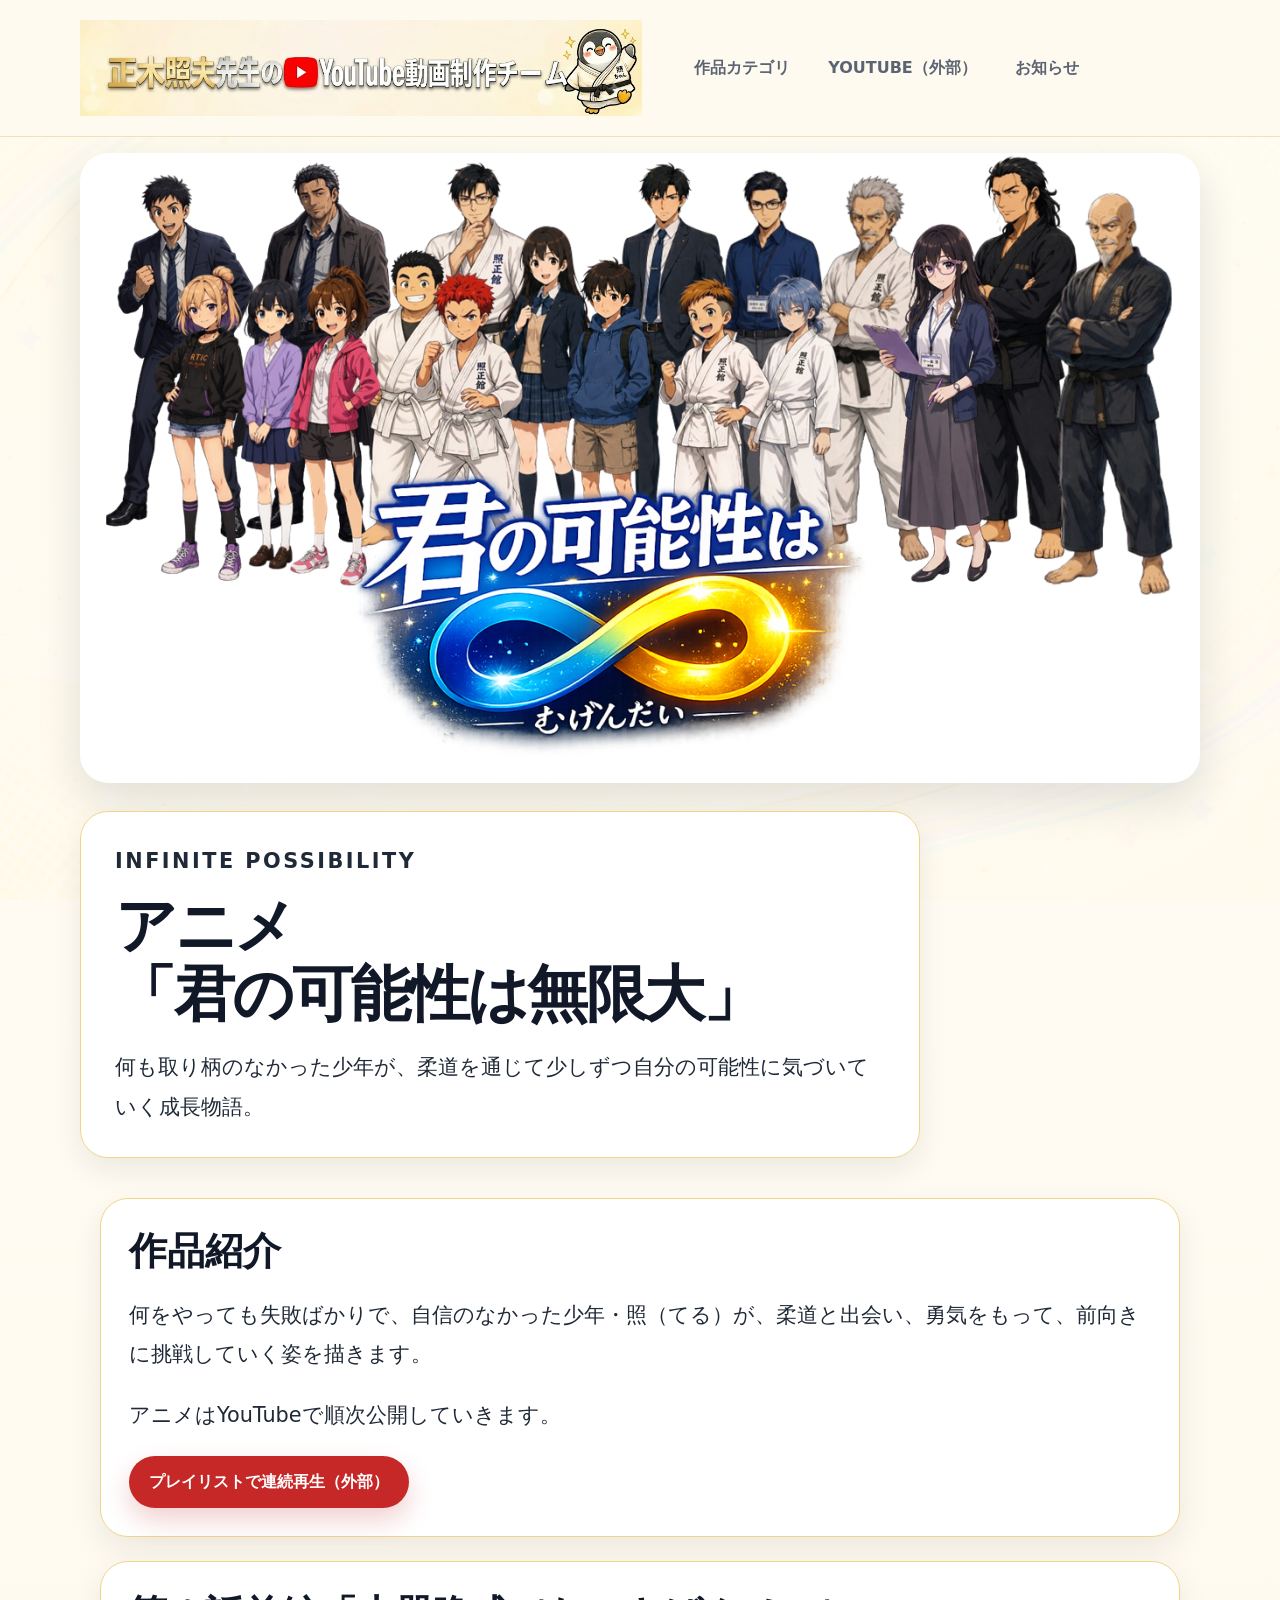
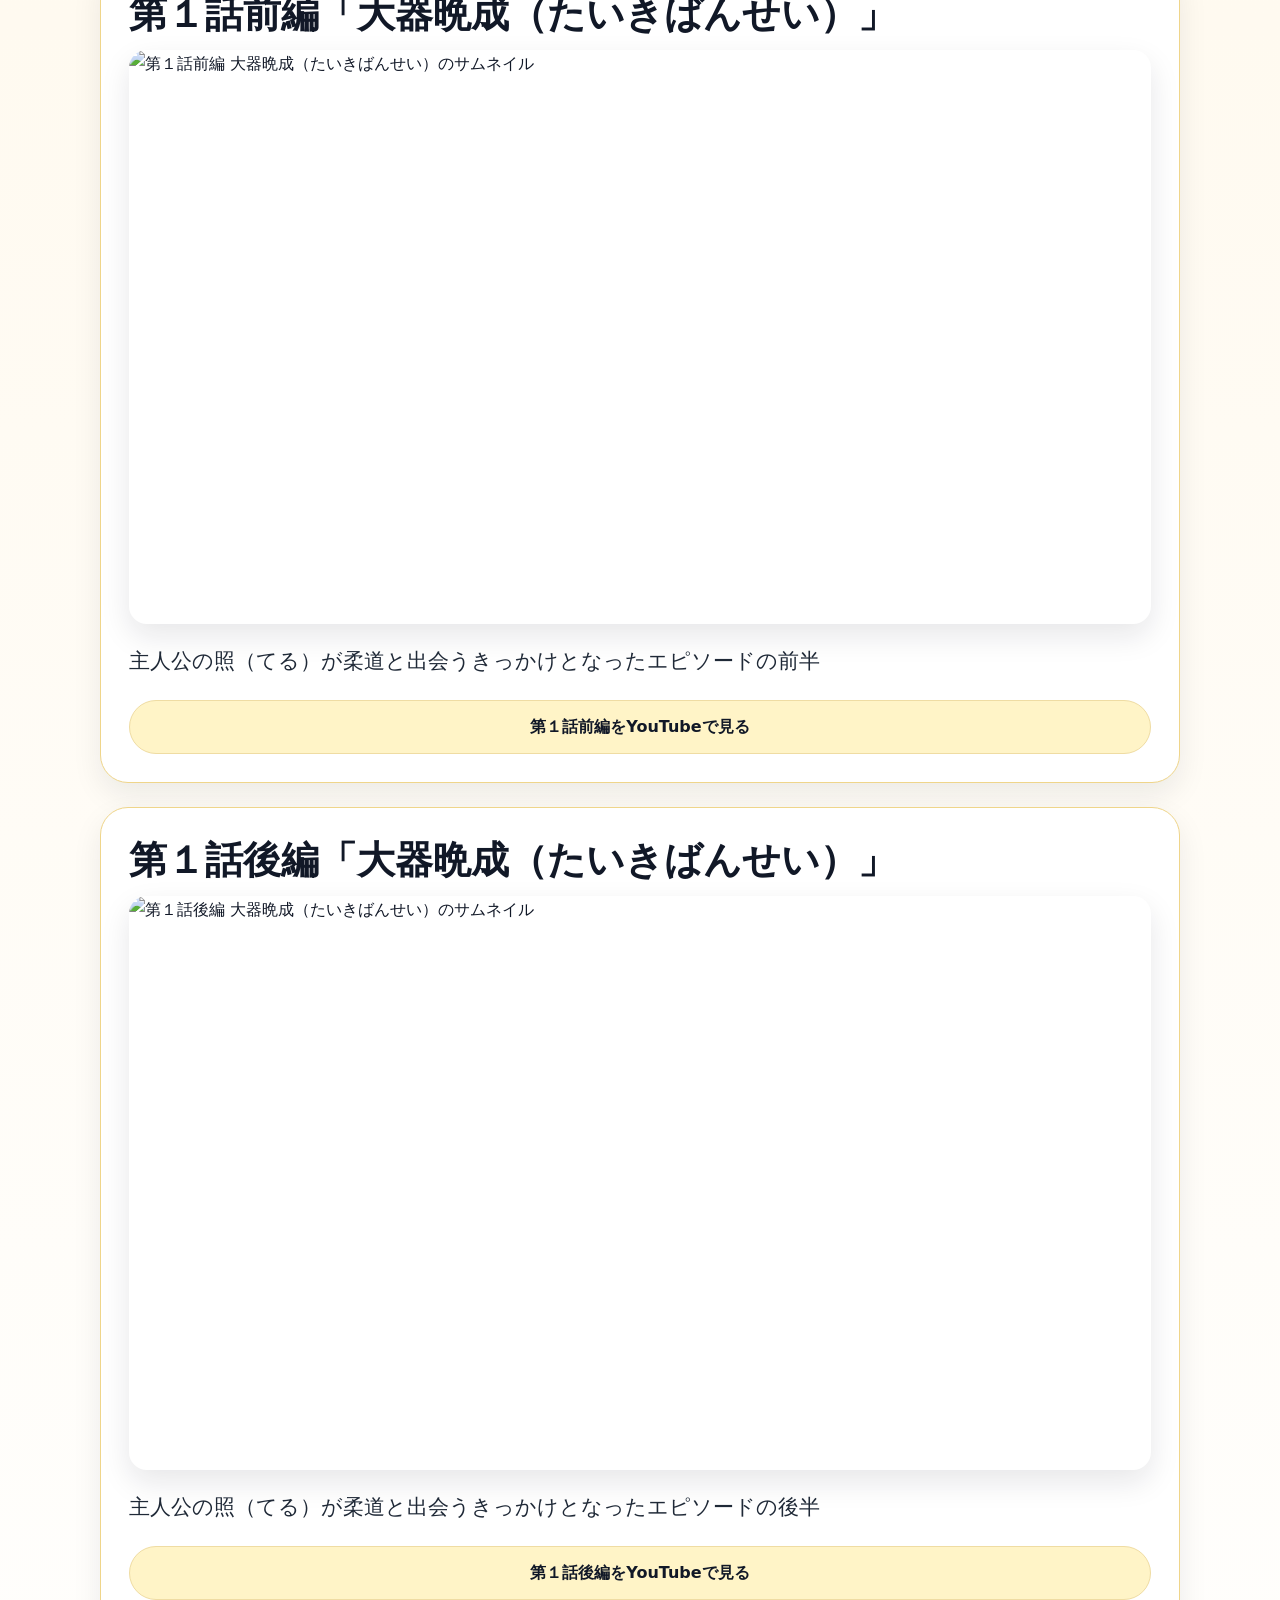
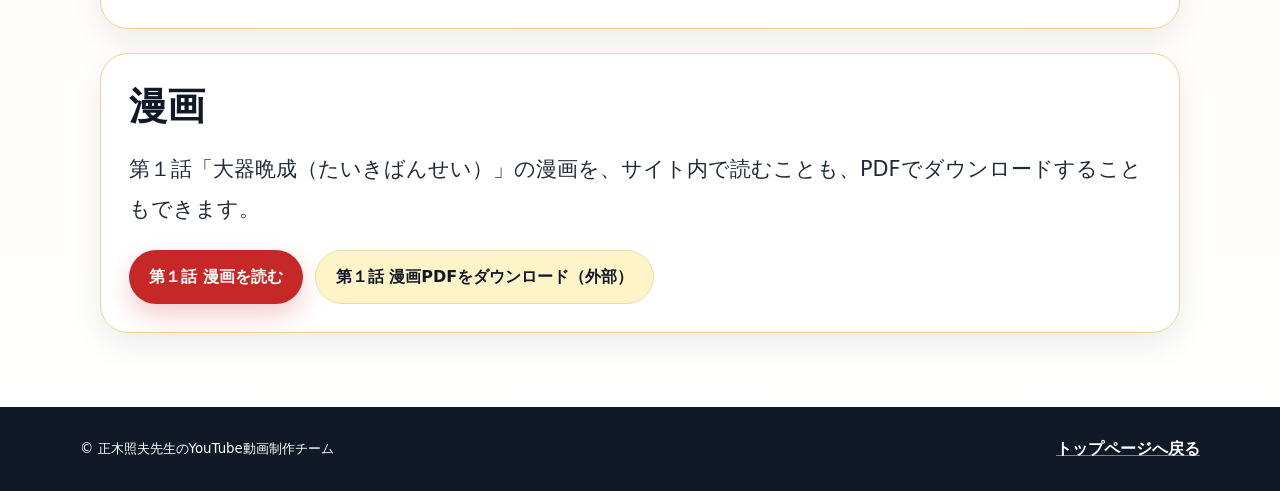
==== pages/anime-mugen.html @ 739d3b3b "初回コミット: 正木照夫先生のYouTube動画制作チーム 作品ポータルサイト - 静的サイト（HTML/CSS/JS）一式 - 大容量ファイル（音楽一括ZIP・漫画PDF）はGoogleドライブへ外" ====
<!doctype html>
<html lang="ja">
  <head>
    <meta charset="utf-8">
    <meta name="viewport" content="width=device-width, initial-scale=1">
    <meta name="description" content="君の可能性は無限大の詳細ページです。">
    <title>君の可能性は無限大 | 作品ポータル</title>
    <link rel="stylesheet" href="../css/style.css">
    <script src="../js/main.js" defer></script>
  </head>
  <body>
    <a class="skip-link" href="#main">本文へ移動</a>

    <header class="site-header">
      <div class="container header-inner">
        <a class="brand" href="../index.html" aria-label="トップページへ">
          <img class="brand-title-image" src="../images/common/header-title.png" alt="" width="1024" height="175">
          <span class="sr-only">正木照夫先生のYouTube動画制作チーム</span>
        </a>
        <button class="nav-toggle" type="button" aria-expanded="false" aria-controls="site-nav">
          <span class="nav-toggle-line"></span>
          <span class="nav-toggle-line"></span>
          <span class="nav-toggle-line"></span>
          <span class="sr-only">メニューを開閉</span>
        </button>
        <nav class="site-nav" id="site-nav" aria-label="メインナビゲーション">
          <a href="../index.html#works">作品カテゴリ</a>
          <a href="https://www.youtube.com/@%E6%AD%A3%E6%9C%A8%E7%85%A7%E5%A4%AB%E5%85%88%E7%94%9F%E3%81%AEYouTube" target="_blank" rel="noopener noreferrer">YOUTUBE（外部）</a>
          <a href="../index.html#news">お知らせ</a>
        </nav>
      </div>
    </header>

    <main id="main">
      <section class="page-hero">
        <div class="container">
          <img src="../images/pages/hero-anime-mugen.png" alt="君の可能性は無限大のメインビジュアル" class="page-hero-image" width="1280" height="720">
          <div class="page-hero-copy">
            <p class="eyebrow">Infinite Possibility</p>
            <h1>アニメ<br>「君の可能性は無限大」</h1>
            <p>何も取り柄のなかった少年が、柔道を通じて少しずつ自分の可能性に気づいていく成長物語。</p>
          </div>
        </div>
      </section>

      <section class="section">
        <div class="container content-grid content-grid-single">
          <article class="content-card">
            <h2>作品紹介</h2>
            <p>何をやっても失敗ばかりで、自信のなかった少年・照（てる）が、柔道と出会い、勇気をもって、前向きに挑戦していく姿を描きます。</p>
            <p>アニメはYouTubeで順次公開していきます。</p>
            <div class="button-row">
              <a class="button button-primary" href="https://www.youtube.com/playlist?list=PLFBOQBqSwL_E" target="_blank" rel="noopener noreferrer">プレイリストで連続再生（外部）</a>
            </div>
          </article>
          <article class="content-card">
            <h2>第１話前編「大器晩成（たいきばんせい）」</h2>
            <a class="episode-link" href="https://youtu.be/wxcVBvNEXhg" target="_blank" rel="noopener noreferrer" aria-label="第１話前編をYouTubeで見る">
              <img src="../images/pages/anime_thumnail1-1.png" alt="第１話前編 大器晩成（たいきばんせい）のサムネイル" width="1920" height="1080" loading="lazy" decoding="async">
              <span class="episode-description">主人公の照（てる）が柔道と出会うきっかけとなったエピソードの前半</span>
              <span class="button button-secondary">第１話前編をYouTubeで見る</span>
            </a>
          </article>
          <article class="content-card">
            <h2>第１話後編「大器晩成（たいきばんせい）」</h2>
            <a class="episode-link" href="https://youtu.be/P9bFDyFxRmw" target="_blank" rel="noopener noreferrer" aria-label="第１話後編をYouTubeで見る">
              <img src="../images/pages/anime_thumnail1-2.png" alt="第１話後編 大器晩成（たいきばんせい）のサムネイル" width="1920" height="1080" loading="lazy" decoding="async">
              <span class="episode-description">主人公の照（てる）が柔道と出会うきっかけとなったエピソードの後半</span>
              <span class="button button-secondary">第１話後編をYouTubeで見る</span>
            </a>
          </article>
          <article class="content-card">
            <h2>漫画</h2>
            <p>第１話「大器晩成（たいきばんせい）」の漫画を、サイト内で読むことも、PDFでダウンロードすることもできます。</p>
            <div class="button-row">
              <a class="button button-primary" href="manga-manga1wa.html">第１話 漫画を読む</a>
              <a class="button button-secondary" href="https://drive.google.com/file/d/1QksERv8DvnZMTPkF7oBw-u5MyPr3pmay/view?usp=drive_link" target="_blank" rel="noopener noreferrer">第１話 漫画PDFをダウンロード（外部）</a>
            </div>
          </article>
        </div>
      </section>
    </main>

    <footer class="site-footer">
      <div class="container footer-inner">
        <small>&copy; 正木照夫先生のYouTube動画制作チーム</small>
        <a href="../index.html">トップページへ戻る</a>
      </div>
    </footer>
  </body>
</html>
---- css/style.css ----
:root {
  --color-bg: #fffaf0;
  --color-surface: #ffffff;
  --color-cream: #fff4c7;
  --color-yellow: #f6d56f;
  --color-gold: #c7922c;
  --color-red: #c62828;
  --color-ink: #111827;
  --color-muted: #5b6472;
  --color-border: #efdca3;
  --color-card-border: #efd58a;
  --color-body-text: #1f2937;
  --shadow-soft: 0 18px 45px rgba(17, 24, 39, 0.12);
  --radius-lg: 28px;
  --radius-md: 18px;
  --container: 1120px;
}

* {
  box-sizing: border-box;
}

html {
  scroll-behavior: smooth;
}

body {
  margin: 0;
  color: var(--color-ink);
  font-family: "Hiragino Sans", "Yu Gothic", "Meiryo", system-ui, -apple-system, BlinkMacSystemFont, sans-serif;
  line-height: 1.75;
  background-color: var(--color-bg);
  background:
    linear-gradient(180deg, rgba(255, 253, 245, 0.86) 0%, rgba(255, 250, 240, 0.92) 44%, rgba(255, 255, 255, 0.96) 100%),
    radial-gradient(circle at top left, rgba(246, 213, 111, 0.34), transparent 34rem),
    url("../images/common/bg-pale-yellow.png") center top / cover fixed no-repeat,
    linear-gradient(180deg, #fffdf5 0%, var(--color-bg) 44%, #ffffff 100%);
}

img {
  display: block;
  max-width: 100%;
  height: auto;
}

a {
  color: inherit;
}

code {
  padding: 0.08em 0.34em;
  color: var(--color-red);
  font-family: "Cascadia Mono", "Consolas", monospace;
  background: rgba(255, 244, 199, 0.92);
  border-radius: 0.35em;
}

.container {
  width: min(100% - 32px, var(--container));
  margin-inline: auto;
}

.skip-link {
  position: fixed;
  top: 12px;
  left: 12px;
  z-index: 100;
  padding: 10px 16px;
  color: #ffffff;
  background: var(--color-ink);
  border-radius: 999px;
  transform: translateY(-150%);
  transition: transform 0.2s ease;
}

.skip-link:focus {
  transform: translateY(0);
}

.sr-only {
  position: absolute;
  width: 1px;
  height: 1px;
  padding: 0;
  margin: -1px;
  overflow: hidden;
  clip: rect(0, 0, 0, 0);
  white-space: nowrap;
  border: 0;
}

.site-header {
  position: sticky;
  top: 0;
  z-index: 10;
  padding: 20px 0;
  background: rgba(255, 250, 240, 0.92);
  border-bottom: 1px solid rgba(239, 220, 163, 0.8);
  backdrop-filter: blur(12px);
}

.header-inner {
  position: relative;
  display: flex;
  flex-wrap: nowrap;
  align-items: center;
  justify-content: flex-start;
  gap: clamp(20px, 3vw, 44px);
}

.brand {
  display: inline-flex;
  align-items: center;
  gap: 18px;
  flex: 0 1 auto;
  min-width: 0;
  color: var(--color-ink);
  text-decoration: none;
}

.brand-title-image {
  display: block;
  width: auto;
  max-width: min(56vw, 680px);
  height: clamp(72px, 7.5vw, 112px);
  object-fit: contain;
}

.site-nav {
  display: flex;
  align-items: center;
  flex: 0 0 auto;
  gap: 10px;
}

.site-nav a {
  padding: 10px 14px;
  color: var(--color-muted);
  font-weight: 700;
  text-decoration: none;
  border-radius: 999px;
}

.site-nav a:hover,
.site-nav a:focus-visible {
  color: var(--color-red);
  background: rgba(198, 40, 40, 0.08);
  outline: none;
}

.nav-toggle {
  display: none;
  width: 44px;
  height: 44px;
  padding: 10px;
  background: var(--color-surface);
  border: 1px solid var(--color-border);
  border-radius: 12px;
}

.nav-toggle-line {
  display: block;
  height: 2px;
  margin: 5px 0;
  background: var(--color-ink);
  border-radius: 999px;
}

.hero {
  padding: 16px 0 24px;
}

.hero + .section {
  padding-top: 24px;
}

.hero-grid {
  display: grid;
  grid-template-columns: minmax(0, 1.15fr) minmax(280px, 0.85fr);
  gap: 40px;
  align-items: stretch;
}

.eyebrow {
  margin: 0 0 10px;
  color: var(--color-red);
  font-size: 0.84rem;
  font-weight: 800;
  letter-spacing: 0.12em;
  text-transform: uppercase;
}

h1,
h2,
h3,
p {
  overflow-wrap: anywhere;
}

h1 {
  max-width: 12em;
  margin: 0;
  font-size: clamp(2.3rem, 6vw, 4.8rem);
  line-height: 1.12;
  letter-spacing: -0.04em;
}

.hero-title {
  max-width: 9.5em;
  font-size: clamp(2.5rem, 5.4vw, 4.6rem);
  letter-spacing: -0.035em;
}

.hero-main-visual {
  width: min(100%, 760px);
  height: auto;
  border-radius: var(--radius-lg);
  box-shadow: 0 16px 36px rgba(17, 24, 39, 0.1);
}

h2 {
  margin: 0;
  font-size: clamp(1.8rem, 3vw, 2.6rem);
  line-height: 1.24;
}

h3 {
  margin: 0;
  font-size: 1.3rem;
  line-height: 1.35;
}

.lead {
  max-width: 42rem;
  margin: 24px 0 0;
  color: var(--color-muted);
  font-size: clamp(1rem, 2vw, 1.18rem);
}

.button-row {
  display: flex;
  flex-wrap: wrap;
  gap: 12px;
  margin-top: 18px;
}

.button-row .button {
  width: auto;
}

.button {
  display: inline-flex;
  align-items: center;
  justify-content: center;
  min-height: 48px;
  padding: 12px 20px;
  font-weight: 800;
  text-align: center;
  text-decoration: none;
  border-radius: 999px;
  transition: transform 0.18s ease, box-shadow 0.18s ease, background-color 0.18s ease;
}

.button:hover,
.button:focus-visible {
  transform: translateY(-2px);
  outline: none;
}

.button-primary {
  color: #ffffff;
  background: var(--color-red);
  box-shadow: 0 12px 26px rgba(198, 40, 40, 0.22);
}

.button-primary:hover,
.button-primary:focus-visible {
  background: #a81f1f;
}

.button-disabled {
  cursor: not-allowed;
  opacity: 0.76;
}

.button-disabled:hover,
.button-disabled:focus-visible {
  transform: none;
  background: var(--color-red);
}

.button-secondary,
.button-card {
  color: var(--color-ink);
  background: var(--color-cream);
  border: 1px solid var(--color-border);
}

.button-card {
  width: fit-content;
  margin-top: auto;
}

.hero-panel {
  display: grid;
  align-content: start;
  gap: 18px;
  padding: 28px;
  background: linear-gradient(145deg, rgba(255, 255, 255, 0.9), rgba(255, 244, 199, 0.9));
  border: 1px solid var(--color-border);
  border-radius: var(--radius-lg);
  box-shadow: var(--shadow-soft);
}

.news-panel {
  min-height: 100%;
}

.news-panel h2 {
  font-size: clamp(1.6rem, 3vw, 2.2rem);
}

#news,
#works {
  scroll-margin-top: 170px;
}

.news-list {
  display: grid;
  gap: 14px;
  padding: 0;
  margin: 0;
  list-style: none;
}

.news-list li {
  padding: 16px 18px;
  color: var(--color-ink);
  font-weight: 700;
  line-height: 1.6;
  background: var(--color-surface);
  border-radius: var(--radius-md);
}

.news-list a {
  color: inherit;
  text-decoration: none;
}

.news-list a:hover,
.news-list a:focus-visible {
  color: var(--color-red);
  outline: none;
}

.news-date {
  display: inline-block;
  margin-right: 0.5em;
  color: var(--color-red);
  font-weight: 900;
}

.section {
  padding: 74px 0;
}

.section-heading {
  max-width: 760px;
  margin-bottom: 34px;
}

.section-heading p:last-child {
  margin-bottom: 0;
  color: var(--color-muted);
}

.work-grid {
  display: grid;
  grid-template-columns: repeat(4, 1fr);
  gap: 24px;
  align-items: stretch;
}

.work-card {
  display: flex;
  flex-direction: column;
  height: 100%;
  overflow: hidden;
  cursor: pointer;
  background: #ffffff;
  border: 1px solid #f2d98b;
  border-radius: 24px;
  box-shadow: 0 12px 34px rgba(17, 24, 39, 0.08);
  transition: transform 0.2s ease, box-shadow 0.2s ease;
}

.work-card:hover,
.work-card:focus-within {
  transform: translateY(-4px);
  box-shadow: 0 18px 40px rgba(15, 23, 42, 0.14);
}

.work-card-link {
  display: flex;
  flex: 1;
  flex-direction: column;
  height: 100%;
  color: inherit;
  text-decoration: none;
}

.work-card-link:focus-visible {
  outline: 3px solid #d62828;
  outline-offset: 4px;
  border-radius: 24px;
}

.work-card img {
  width: 100%;
  aspect-ratio: 2 / 3;
  object-fit: cover;
  object-position: center;
  display: block;
  background: #fff6c8;
  transition: transform 0.2s ease;
}

.work-card:hover img,
.work-card:focus-within img {
  transform: scale(1.03);
}

.work-card-body {
  display: flex;
  flex: 1;
  flex-direction: column;
  gap: 14px;
  padding: 24px;
}

.work-card-body p {
  flex: 1;
  margin: 0;
  color: var(--color-muted);
}

.work-card-body .button {
  margin-top: auto;
}

.notice-section {
  padding: 70px 0;
  background: linear-gradient(90deg, rgba(17, 24, 39, 0.96), rgba(69, 23, 23, 0.94));
}

.notice-grid {
  display: grid;
  grid-template-columns: repeat(2, minmax(0, 1fr));
  gap: 22px;
}

.notice-grid-single {
  grid-template-columns: minmax(0, 1fr);
}

.notice-card {
  padding: 30px;
  color: #ffffff;
  background: rgba(255, 255, 255, 0.08);
  border: 1px solid rgba(255, 255, 255, 0.16);
  border-radius: var(--radius-lg);
}

.notice-card .eyebrow {
  color: var(--color-yellow);
}

.notice-card p:last-child {
  margin-bottom: 0;
  color: rgba(255, 255, 255, 0.82);
}

.notice-card code {
  color: #ffffff;
  background: rgba(255, 255, 255, 0.14);
}

.shirahama-section {
  padding-top: 58px;
  padding-bottom: 0;
  background: rgba(255, 255, 255, 0.5);
}

.shirahama-link {
  display: block;
  width: min(100%, 980px);
  margin-inline: auto;
  border-radius: var(--radius-lg);
  transition: transform 0.2s ease, box-shadow 0.2s ease;
}

.shirahama-link:hover,
.shirahama-link:focus-visible {
  transform: translateY(-3px);
  outline: none;
}

.shirahama-link:focus-visible {
  box-shadow: 0 0 0 4px rgba(198, 40, 40, 0.28);
}

.shirahama-image {
  width: 100%;
  height: auto;
  border-radius: var(--radius-lg);
  box-shadow: var(--shadow-soft);
}

.bottom-brand-section {
  padding-top: 36px;
  background: rgba(255, 255, 255, 0.5);
}

.bottom-brand-image {
  width: min(100%, 980px);
  height: auto;
  margin-inline: auto;
  border-radius: var(--radius-lg);
  box-shadow: var(--shadow-soft);
}

.page-hero {
  padding: 16px 0 16px;
}

.page-hero + .section {
  padding-top: 24px;
}

.page-hero-image {
  width: 100%;
  aspect-ratio: 16 / 9;
  object-fit: cover;
  object-position: center;
  border-radius: var(--radius-lg);
  box-shadow: var(--shadow-soft);
  background: var(--color-cream);
}

.page-hero-image-wide {
  aspect-ratio: auto;
  height: auto;
  object-fit: contain;
}

.page-hero-copy {
  max-width: 840px;
  margin-top: 28px;
  padding: 30px 34px;
  color: var(--color-ink);
  background: #ffffff;
  border: 1px solid var(--color-card-border);
  border-radius: var(--radius-lg);
  box-shadow: 0 12px 30px rgba(17, 24, 39, 0.08);
}

.page-hero-copy h1 {
  max-width: 100%;
  color: var(--color-ink);
  font-size: clamp(2rem, 5vw, 3.8rem);
}

.page-hero-copy p {
  color: var(--color-body-text);
  font-size: clamp(1.12rem, 2.6vw, 1.3rem);
  line-height: 1.9;
}

.page-hero-copy p:last-child {
  margin-bottom: 0;
}

.page-hero-inner {
  max-width: 840px;
  padding: 34px;
  color: var(--color-ink);
  background: #ffffff;
  border: 1px solid var(--color-card-border);
  border-radius: var(--radius-lg);
  box-shadow: var(--shadow-soft);
}

.page-hero-inner h1 {
  max-width: 100%;
  color: var(--color-ink);
  font-size: clamp(2rem, 5vw, 3.8rem);
}

.page-hero-inner p {
  color: var(--color-body-text);
  line-height: 1.9;
}

.content-grid {
  display: grid;
  grid-template-columns: minmax(0, 1.3fr) minmax(280px, 0.7fr);
  gap: 24px;
}

.content-grid-single {
  grid-template-columns: minmax(0, 1fr);
  max-width: 1080px;
}

.content-card {
  padding: 28px;
  color: var(--color-ink);
  background: #ffffff;
  border: 1px solid var(--color-card-border);
  border-radius: var(--radius-lg);
  box-shadow: 0 12px 30px rgba(17, 24, 39, 0.08);
}

.content-card h2 {
  margin-bottom: 12px;
  color: var(--color-ink);
}

.content-card p {
  color: var(--color-body-text);
  font-size: clamp(1.12rem, 2.6vw, 1.3rem);
  line-height: 1.9;
}

.content-card p + p {
  margin-top: 0.9em;
}

.content-card ul {
  padding-left: 1.2em;
  margin: 12px 0 0;
  color: var(--color-body-text);
  font-size: clamp(1.12rem, 2.6vw, 1.3rem);
  line-height: 1.9;
}

.content-card li + li {
  margin-top: 8px;
}

.short-video-image {
  width: min(100%, 320px);
  height: auto;
  margin: 0 auto 18px;
  border-radius: var(--radius-md);
}

.short-video-list {
  display: grid;
  gap: 12px;
  padding: 0;
  margin: 20px 0 0;
  list-style: none;
}

.short-video-list a {
  display: block;
  padding: 14px 18px;
  color: var(--color-ink);
  font-weight: 700;
  text-decoration: none;
  background: var(--color-cream);
  border: 1px solid var(--color-card-border);
  border-radius: var(--radius-md);
  transition: color 0.18s ease, background-color 0.18s ease;
}

.short-video-list a:hover,
.short-video-list a:focus-visible {
  color: var(--color-red);
  background: rgba(255, 244, 199, 0.92);
  outline: none;
}

.music-note {
  margin: 18px 0 0;
  padding: 18px 20px;
  background: var(--color-cream);
  border: 1px solid var(--color-card-border);
  border-left: 4px solid var(--color-red);
  border-radius: var(--radius-md);
  font-size: 0.95rem;
  line-height: 1.85;
}

.music-note p {
  margin: 0 0 10px;
}

.music-note p:last-child {
  margin-bottom: 0;
}

.music-note .music-note-heading {
  margin-top: 14px;
  font-weight: 700;
}

.music-note ul {
  margin: 6px 0 0;
  padding-left: 1.2em;
}

.music-list {
  display: grid;
  gap: 16px;
  padding: 0;
  margin: 20px 0 0;
  list-style: none;
}

.music-item {
  display: grid;
  gap: 12px;
  padding: 18px;
  background: var(--color-cream);
  border: 1px solid var(--color-card-border);
  border-radius: var(--radius-md);
}

.music-item-title {
  margin: 0;
  font-weight: 700;
}

.music-item audio {
  width: 100%;
}

.music-item .button {
  justify-self: start;
  min-height: 40px;
  padding: 8px 16px;
  font-size: 0.92rem;
}

/* 画像付きの楽曲は「左：画像／右上：プレーヤー／右下：ダウンロード」の2カラム */
.music-item:has(.music-item-cover) {
  grid-template-columns: 200px 1fr;
  grid-template-areas:
    "cover title"
    "cover player"
    "cover download";
  align-content: center;
  align-items: center;
  gap: 10px 18px;
  padding: 16px 18px;
}

.music-item-cover {
  grid-area: cover;
  align-self: center;
  width: 100%;
  height: auto;
  border-radius: var(--radius-md);
  box-shadow: 0 12px 30px rgba(17, 24, 39, 0.1);
}

.music-item:has(.music-item-cover) .music-item-title {
  grid-area: title;
}

.music-item:has(.music-item-cover) audio {
  grid-area: player;
}

.music-item:has(.music-item-cover) .button {
  grid-area: download;
}

@media (max-width: 600px) {
  .music-item:has(.music-item-cover) {
    grid-template-columns: 1fr;
    grid-template-areas:
      "title"
      "cover"
      "player"
      "download";
  }

  .music-item-cover {
    max-width: 260px;
    justify-self: center;
  }
}

.episode-link {
  display: grid;
  gap: 18px;
  color: inherit;
  text-decoration: none;
}

.episode-thumbnail {
  width: 100%;
  height: auto;
  margin-bottom: 18px;
  border-radius: var(--radius-md);
  box-shadow: 0 12px 30px rgba(17, 24, 39, 0.1);
}

.episode-link img {
  width: 100%;
  aspect-ratio: 16 / 9;
  object-fit: cover;
  border-radius: var(--radius-md);
  box-shadow: 0 12px 30px rgba(17, 24, 39, 0.1);
  transition: transform 0.2s ease, box-shadow 0.2s ease;
}

.episode-description {
  display: block;
  color: var(--color-body-text);
  font-size: clamp(1.12rem, 2.6vw, 1.3rem);
  line-height: 1.9;
}

.content-card .episode-description + .episode-description {
  margin-top: 0.8em;
}

.episode-link:hover img,
.episode-link:focus-visible img {
  transform: translateY(-3px);
  box-shadow: 0 18px 40px rgba(15, 23, 42, 0.16);
}

.episode-link:focus-visible {
  outline: 3px solid #d62828;
  outline-offset: 4px;
  border-radius: var(--radius-md);
}

.manga-reader-section {
  padding-top: 36px;
}

.manga-reader-header {
  display: grid;
  gap: 10px;
  margin-bottom: 24px;
  padding: 20px 22px;
  background: var(--color-surface);
  border: 1px solid var(--color-card-border);
  border-radius: var(--radius-lg);
  box-shadow: var(--shadow-soft);
}

.manga-reader-header h1 {
  max-width: none;
  font-size: clamp(1.35rem, 3vw, 1.75rem);
  line-height: 1.35;
  letter-spacing: -0.02em;
}

.manga-reader-header p {
  margin: 0;
  color: var(--color-body-text);
  font-size: 0.95rem;
  line-height: 1.7;
}

.manga-reader-header .button {
  align-self: start;
  min-height: 40px;
  padding: 8px 16px;
  font-size: 0.92rem;
}

.manga-reader {
  display: grid;
  gap: 18px;
  padding: 24px;
  background: var(--color-surface);
  border: 1px solid var(--color-card-border);
  border-radius: var(--radius-lg);
  box-shadow: var(--shadow-soft);
}

.manga-reader-loading {
  margin: 0;
  color: var(--color-muted);
  text-align: center;
}

.manga-reader-stage {
  display: grid;
  grid-template-columns: auto minmax(0, 1fr) auto;
  align-items: center;
  gap: 12px;
}

.manga-reader-page {
  width: 100%;
  max-height: 78vh;
  margin: 0 auto;
  object-fit: contain;
  background: var(--color-cream);
  border-radius: var(--radius-md);
  box-shadow: 0 12px 30px rgba(17, 24, 39, 0.1);
}

.manga-reader-nav {
  min-width: 64px;
  padding: 10px 12px;
  color: var(--color-ink);
  font-size: 0.92rem;
  font-weight: 700;
  background: var(--color-cream);
  border: 1px solid var(--color-card-border);
  border-radius: var(--radius-md);
  cursor: pointer;
}

.manga-reader-nav:disabled {
  opacity: 0.45;
  cursor: not-allowed;
}

.manga-reader-controls {
  display: flex;
  align-items: center;
  justify-content: center;
  gap: 12px;
  flex-wrap: wrap;
}

.manga-reader-controls .button {
  flex: 1 1 140px;
  width: auto;
  min-height: 42px;
  padding: 8px 14px;
  font-size: 0.9rem;
}

.manga-reader-status {
  min-width: 6em;
  margin: 0;
  font-size: 0.95rem;
  font-weight: 700;
  text-align: center;
}

.manga-reader-note {
  margin: 0;
  color: var(--color-muted);
  font-size: 0.95rem;
  text-align: center;
}

.page-image {
  overflow: hidden;
  padding: 0;
}

.page-image img {
  width: 100%;
  height: 100%;
  min-height: 260px;
  object-fit: contain;
  background: var(--color-cream);
}

.site-footer {
  padding: 28px 0;
  color: #ffffff;
  background: var(--color-ink);
}

.footer-inner {
  display: flex;
  align-items: center;
  justify-content: space-between;
  gap: 16px;
}

.footer-inner a {
  color: #ffffff;
  font-weight: 700;
  text-decoration-color: rgba(255, 255, 255, 0.45);
}

@media (max-width: 980px) {
  .hero-grid,
  .content-grid,
  .notice-grid {
    grid-template-columns: 1fr;
  }

  .work-grid {
    grid-template-columns: repeat(2, minmax(0, 1fr));
  }
}

@media (max-width: 860px) {
  .site-header {
    padding: 14px 0;
  }

  #news,
  #works {
    scroll-margin-top: 130px;
  }

  .header-inner {
    flex-wrap: wrap;
    gap: 12px;
  }

  .brand {
    gap: 10px;
  }

  .brand-title-image {
    width: auto;
    max-width: calc(100vw - 96px);
    height: clamp(50px, 14vw, 72px);
  }

  .nav-toggle {
    display: block;
  }

  .site-nav {
    position: absolute;
    top: calc(100% + 12px);
    right: 0;
    left: 0;
    display: none;
    flex-direction: column;
    align-items: stretch;
    padding: 12px;
    background: var(--color-surface);
    border: 1px solid var(--color-border);
    border-radius: 18px;
    box-shadow: var(--shadow-soft);
  }

  .site-nav.is-open {
    display: flex;
  }

  .site-nav a {
    padding: 12px 14px;
  }

  .hero {
    padding: 12px 0 24px;
  }

  .hero + .section {
    padding-top: 20px;
  }

  .news-panel {
    min-height: auto;
  }

  .hero-title {
    max-width: 9.8em;
    font-size: clamp(2.05rem, 10vw, 3.25rem);
    line-height: 1.16;
  }

  .hero-main-visual {
    width: 100%;
    border-radius: 20px;
  }

  .page-hero {
    padding-top: 12px;
  }

  .page-hero + .section {
    padding-top: 20px;
  }

  .page-hero-copy {
    margin-top: 18px;
    padding: 22px;
  }

  .footer-inner {
    align-items: stretch;
    flex-direction: column;
  }

  .button {
    width: 100%;
  }

  .button-row {
    flex-direction: row;
    align-items: center;
  }

  .button-row .button {
    flex: 1 1 220px;
    width: auto;
  }

  .section {
    padding: 54px 0;
  }

  .work-grid {
    grid-template-columns: 1fr;
  }

  .manga-reader-stage {
    grid-template-columns: 1fr;
  }

  .manga-reader-stage .manga-reader-nav {
    display: none;
  }

  .manga-reader-controls {
    flex-direction: column;
  }

  .manga-reader-controls .button {
    width: 100%;
  }

  .manga-reader-status {
    order: -1;
  }

}

@media (prefers-reduced-motion: reduce) {
  *,
  *::before,
  *::after {
    scroll-behavior: auto !important;
    transition-duration: 0.01ms !important;
    animation-duration: 0.01ms !important;
    animation-iteration-count: 1 !important;
  }
}
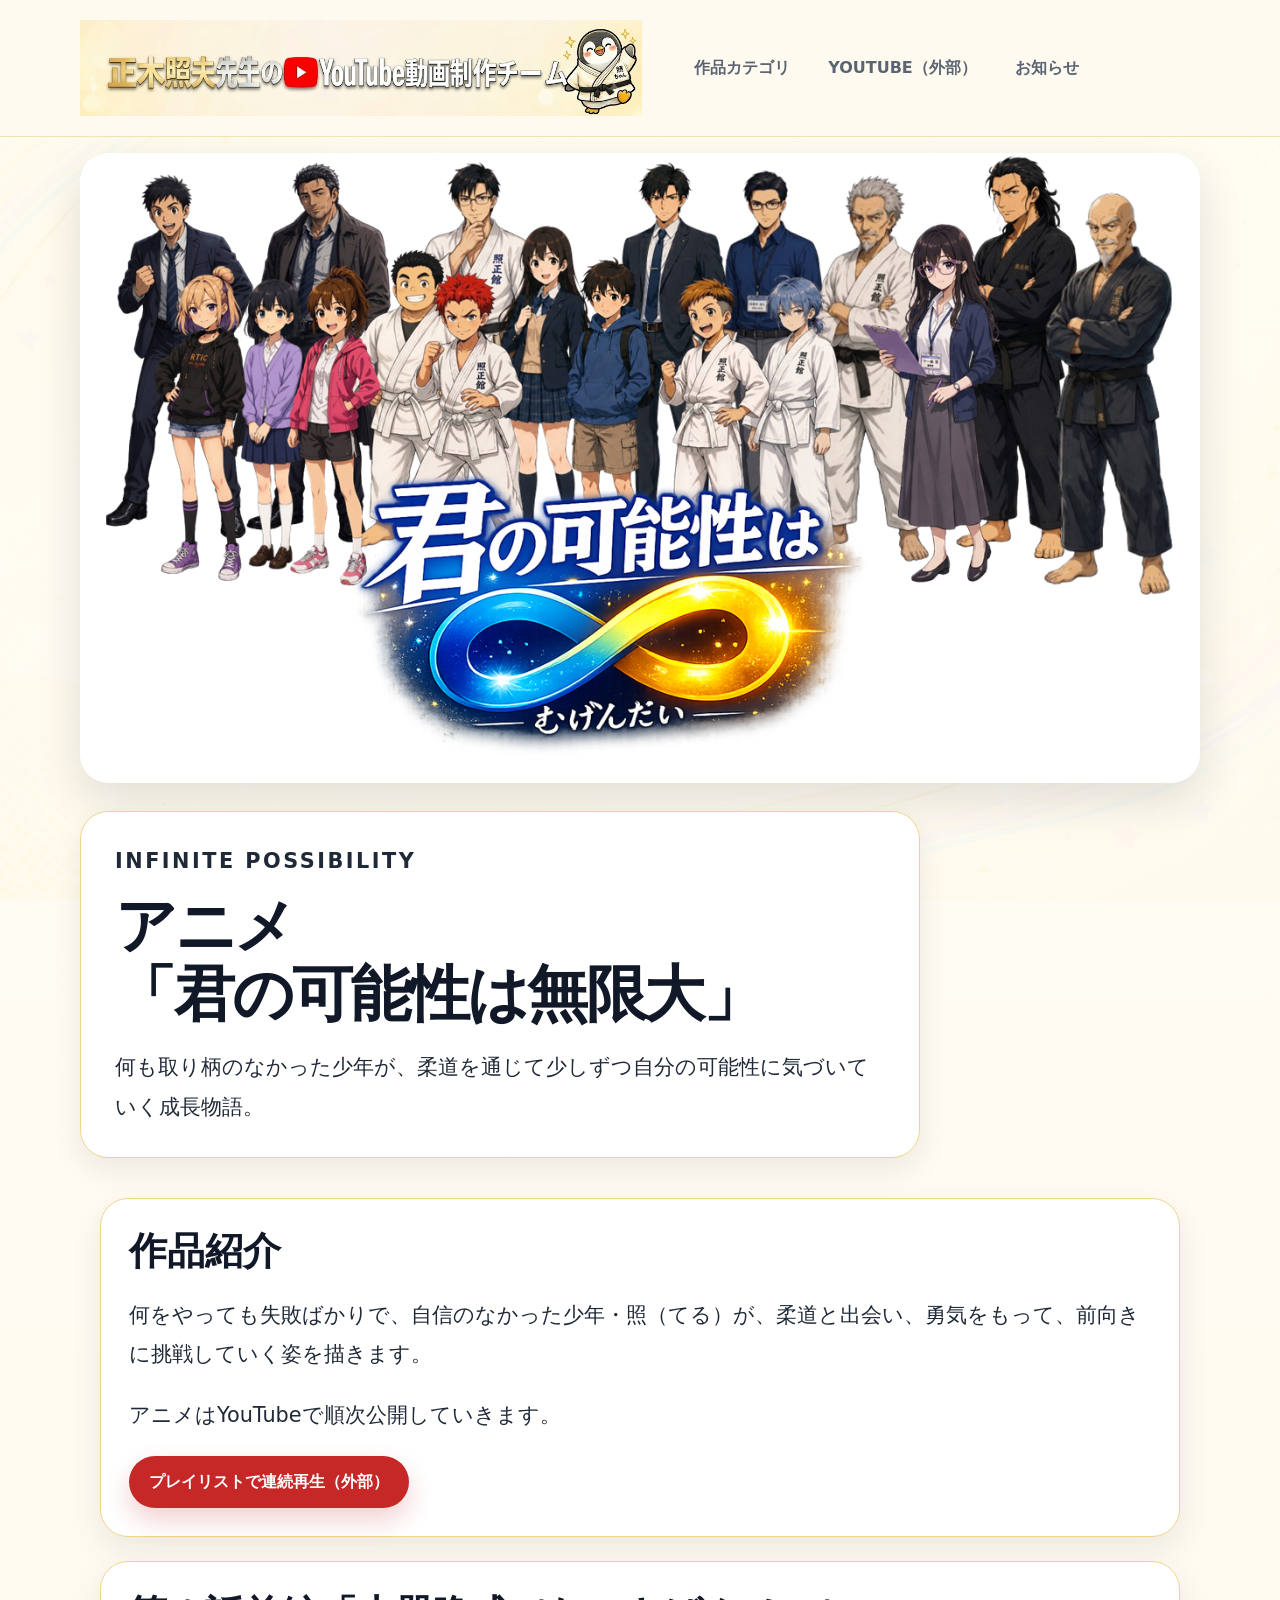
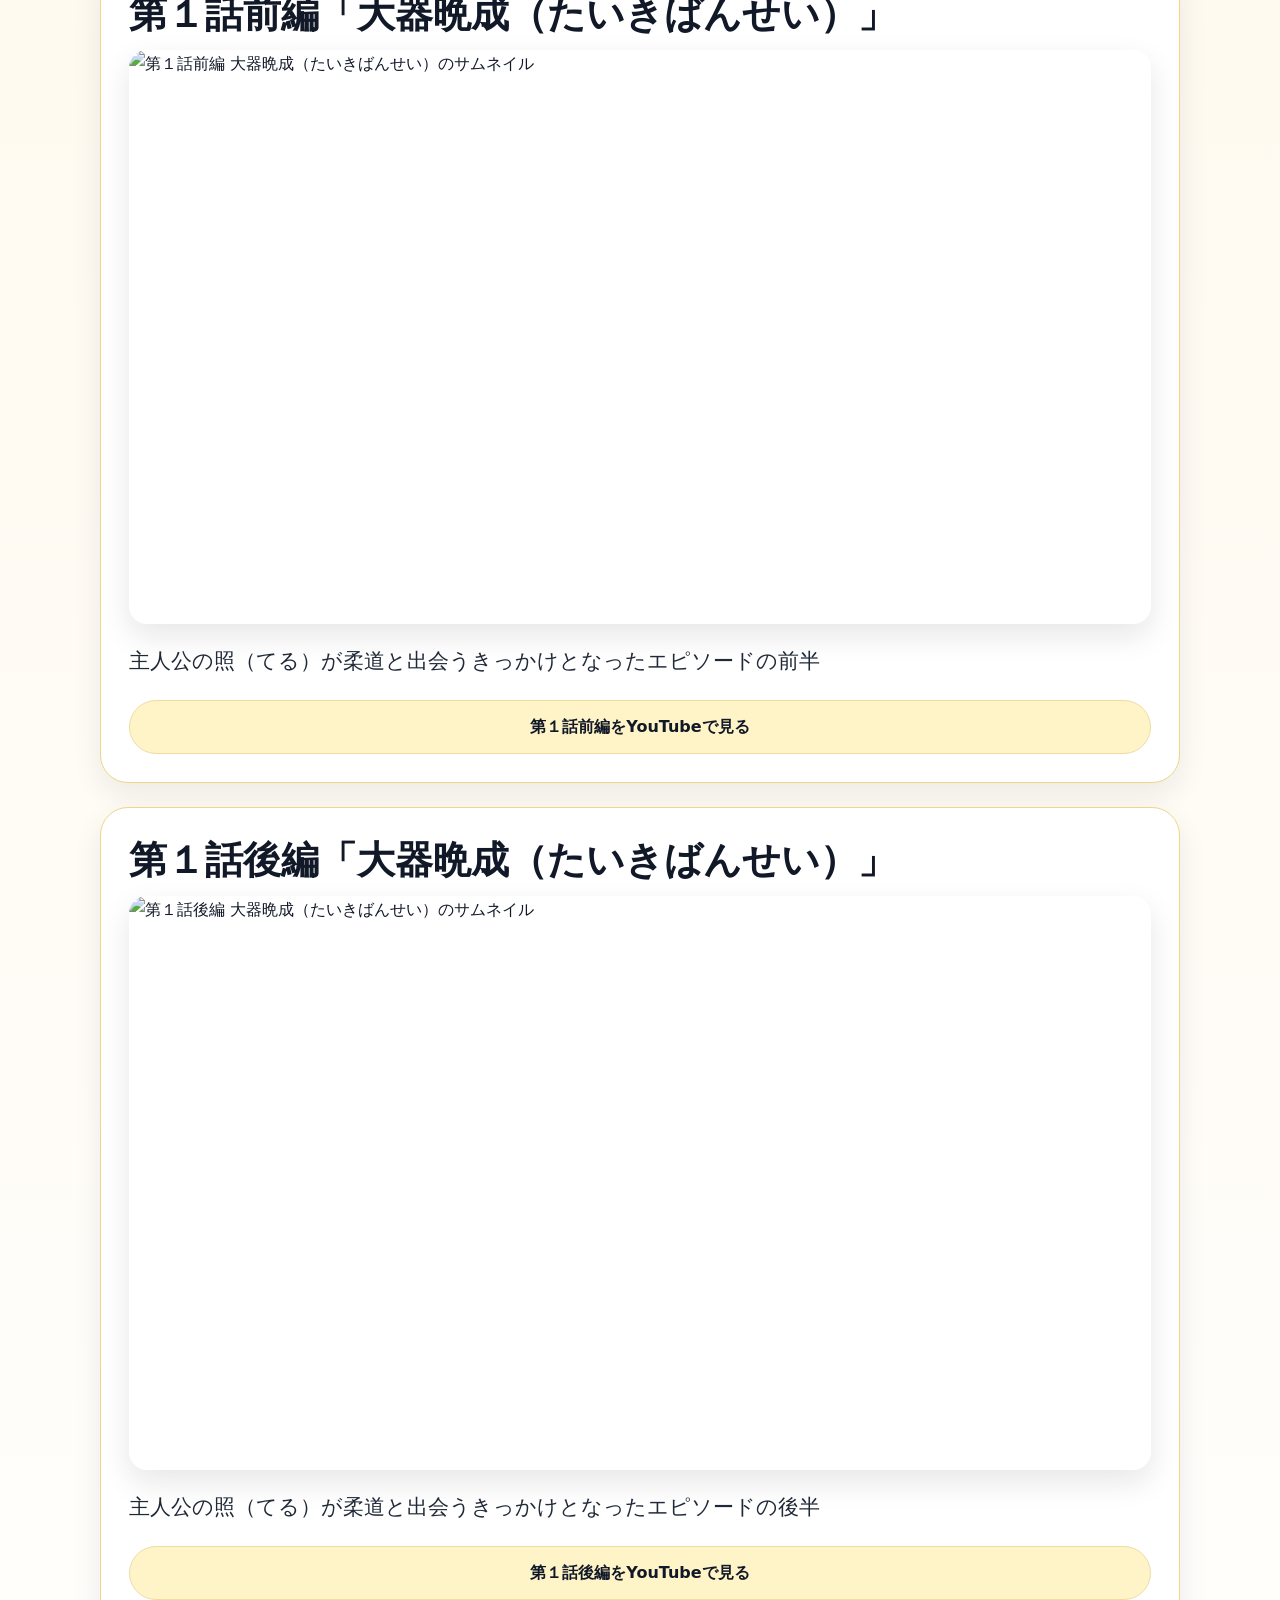
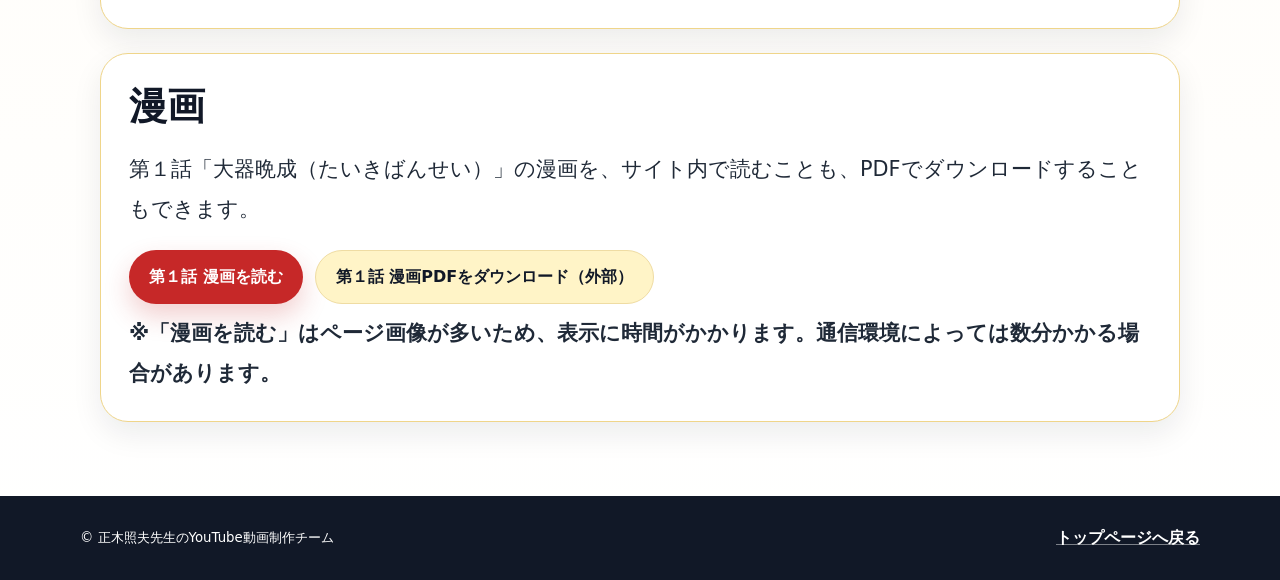
==== commit 72b7916b: "漫画・絵本の読み込みに時間がかかる旨の注意書きを追加 「読む」ボタン付近と、遷移先のリーダー各ページに 「表示に時間がかかります（通信環境によっては数分）」の注記を表示。  Co-Authored-B" ====
--- a/pages/anime-mugen.html
+++ b/pages/anime-mugen.html
@@ -55,7 +55,7 @@
           </article>
           <article class="content-card">
             <h2>第１話前編「大器晩成（たいきばんせい）」</h2>
-            <a class="episode-link" href="https://youtu.be/wxcVBvNEXhg" target="_blank" rel="noopener noreferrer" aria-label="第１話前編をYouTubeで見る">
+            <a class="episode-link" href="https://youtu.be/kjLsa3JYdEc" target="_blank" rel="noopener noreferrer" aria-label="第１話前編をYouTubeで見る">
               <img src="../images/pages/anime_thumnail1-1.png" alt="第１話前編 大器晩成（たいきばんせい）のサムネイル" width="1920" height="1080" loading="lazy" decoding="async">
               <span class="episode-description">主人公の照（てる）が柔道と出会うきっかけとなったエピソードの前半</span>
               <span class="button button-secondary">第１話前編をYouTubeで見る</span>
@@ -63,7 +63,7 @@
           </article>
           <article class="content-card">
             <h2>第１話後編「大器晩成（たいきばんせい）」</h2>
-            <a class="episode-link" href="https://youtu.be/P9bFDyFxRmw" target="_blank" rel="noopener noreferrer" aria-label="第１話後編をYouTubeで見る">
+            <a class="episode-link" href="https://youtu.be/F6yYUTbMocQ" target="_blank" rel="noopener noreferrer" aria-label="第１話後編をYouTubeで見る">
               <img src="../images/pages/anime_thumnail1-2.png" alt="第１話後編 大器晩成（たいきばんせい）のサムネイル" width="1920" height="1080" loading="lazy" decoding="async">
               <span class="episode-description">主人公の照（てる）が柔道と出会うきっかけとなったエピソードの後半</span>
               <span class="button button-secondary">第１話後編をYouTubeで見る</span>
@@ -76,6 +76,7 @@
               <a class="button button-primary" href="manga-manga1wa.html">第１話 漫画を読む</a>
               <a class="button button-secondary" href="https://drive.google.com/file/d/1QksERv8DvnZMTPkF7oBw-u5MyPr3pmay/view?usp=drive_link" target="_blank" rel="noopener noreferrer">第１話 漫画PDFをダウンロード（外部）</a>
             </div>
+            <p class="load-note">※「漫画を読む」はページ画像が多いため、表示に時間がかかります。通信環境によっては数分かかる場合があります。</p>
           </article>
         </div>
       </section>
--- a/css/style.css
+++ b/css/style.css
@@ -244,6 +244,15 @@
   margin-top: 18px;
 }
 
+/* 読み込みに時間がかかる旨の注意書き */
+.load-note {
+  margin: 10px 0 0;
+  color: var(--color-red);
+  font-size: 0.9rem;
+  font-weight: 700;
+  line-height: 1.6;
+}
+
 .button-row .button {
   width: auto;
 }
@@ -737,6 +746,118 @@
   width: 100%;
 }
 
+/* JSで標準プレーヤーを置き換える独自プレーヤー（丸い再生ボタン＋進行バー） */
+.music-player {
+  display: flex;
+  align-items: center;
+  gap: 14px;
+}
+
+.music-player audio {
+  display: none;
+}
+
+.music-play-toggle {
+  flex: 0 0 auto;
+  display: inline-flex;
+  align-items: center;
+  justify-content: center;
+  width: 54px;
+  height: 54px;
+  padding: 0;
+  color: #ffffff;
+  background: var(--color-red);
+  border: none;
+  border-radius: 50%;
+  box-shadow: 0 10px 22px rgba(198, 40, 40, 0.28);
+  cursor: pointer;
+  transition: background 0.2s ease, transform 0.1s ease;
+}
+
+.music-play-toggle:hover,
+.music-play-toggle:focus-visible {
+  background: #a81f1f;
+}
+
+.music-play-toggle:active {
+  transform: scale(0.96);
+}
+
+.music-play-icon {
+  position: relative;
+  display: inline-block;
+  width: 16px;
+  height: 18px;
+}
+
+.music-play-icon::before {
+  content: "";
+  position: absolute;
+  top: 0;
+  left: 2px;
+  border-style: solid;
+  border-width: 9px 0 9px 15px;
+  border-color: transparent transparent transparent #ffffff;
+}
+
+.music-play-toggle.is-playing .music-play-icon::before {
+  border: none;
+  left: 0;
+  width: 5px;
+  height: 18px;
+  background: #ffffff;
+  box-shadow: 10px 0 0 #ffffff;
+}
+
+.music-progress {
+  flex: 1 1 auto;
+  min-width: 0;
+  display: grid;
+  gap: 6px;
+}
+
+.music-progress-bar {
+  position: relative;
+  height: 10px;
+  border-radius: 999px;
+  background: rgba(198, 40, 40, 0.18);
+  cursor: pointer;
+}
+
+.music-progress-bar:focus-visible {
+  outline: 2px solid var(--color-red);
+  outline-offset: 3px;
+}
+
+.music-progress-fill {
+  position: absolute;
+  top: 0;
+  left: 0;
+  width: 0%;
+  height: 100%;
+  border-radius: 999px;
+  background: var(--color-red);
+}
+
+.music-progress-fill::after {
+  content: "";
+  position: absolute;
+  top: 50%;
+  right: -6px;
+  width: 15px;
+  height: 15px;
+  transform: translateY(-50%);
+  border-radius: 50%;
+  background: var(--color-red);
+  box-shadow: 0 2px 6px rgba(17, 24, 39, 0.28);
+}
+
+.music-time {
+  font-size: 0.85rem;
+  color: var(--color-muted);
+  font-variant-numeric: tabular-nums;
+}
+
 .music-item .button {
   justify-self: start;
   min-height: 40px;
@@ -770,6 +891,7 @@
   grid-area: title;
 }
 
+.music-item:has(.music-item-cover) .music-player,
 .music-item:has(.music-item-cover) audio {
   grid-area: player;
 }
@@ -898,6 +1020,11 @@
   grid-template-columns: auto minmax(0, 1fr) auto;
   align-items: center;
   gap: 12px;
+}
+
+/* 側面矢印なしのリーダー（漫画）は画像を1カラムで中央表示 */
+.manga-reader--simple .manga-reader-stage {
+  grid-template-columns: minmax(0, 1fr);
 }
 
 .manga-reader-page {
@@ -1117,26 +1244,121 @@
     grid-template-columns: 1fr;
   }
 
+  .manga-reader {
+    padding: 14px;
+    gap: 12px;
+  }
+
   .manga-reader-stage {
+    position: relative;
     grid-template-columns: 1fr;
   }
 
+  /* 画像は1画面に収まる高さに抑える */
+  .manga-reader-page {
+    max-height: 66vh;
+  }
+
+  /* 側面の矢印を画像の左右に重ねた小さな丸ボタンにする */
   .manga-reader-stage .manga-reader-nav {
+    position: absolute;
+    top: 50%;
+    z-index: 2;
+    display: inline-flex;
+    align-items: center;
+    justify-content: center;
+    width: 46px;
+    height: 46px;
+    min-width: 0;
+    padding: 0;
+    font-size: 0;
+    background: rgba(255, 255, 255, 0.82);
+    border: 1px solid var(--color-card-border);
+    border-radius: 50%;
+    box-shadow: 0 4px 12px rgba(17, 24, 39, 0.2);
+    transform: translateY(-50%);
+  }
+
+  .manga-reader-stage .manga-reader-prev {
+    left: 8px;
+  }
+
+  .manga-reader-stage .manga-reader-next {
+    right: 8px;
+  }
+
+  .manga-reader-stage .manga-reader-prev::before {
+    content: "\2039";
+  }
+
+  .manga-reader-stage .manga-reader-next::before {
+    content: "\203A";
+  }
+
+  .manga-reader-stage .manga-reader-nav::before {
+    font-size: 1.9rem;
+    font-weight: 700;
+    line-height: 1;
+    color: var(--color-ink);
+  }
+
+  /* 下部コントロールはコンパクトな横並びに。重複する前後ボタンは非表示 */
+  .manga-reader-controls {
+    flex-direction: row;
+    flex-wrap: wrap;
+    gap: 8px;
+  }
+
+  /* 側面矢印があるリーダー（絵本）では、重複する下部の前後ボタンを隠す。
+     漫画(--simple)は下部ボタンが主役なので隠さない */
+  .manga-reader:not(.manga-reader--simple) .manga-reader-controls .manga-reader-prev,
+  .manga-reader:not(.manga-reader--simple) .manga-reader-controls .manga-reader-next {
     display: none;
   }
 
-  .manga-reader-controls {
-    flex-direction: column;
-  }
-
   .manga-reader-controls .button {
-    width: 100%;
+    flex: 0 1 auto;
+    width: auto;
+    min-height: 38px;
+    padding: 6px 10px;
+    font-size: 0.8rem;
   }
 
   .manga-reader-status {
-    order: -1;
-  }
-
+    order: 0;
+    flex: 1 1 auto;
+    min-width: 0;
+    font-size: 0.9rem;
+  }
+
+}
+
+/* 漫画ページはスマホのとき上部ヘッダーを隠して表示領域を広げる */
+@media (max-width: 600px) {
+  .page-manga .site-header {
+    display: none;
+  }
+}
+
+/* 絵本（横長画像）は縦向きスマホのとき90度回転して大きく表示する */
+@media (max-width: 860px) and (orientation: portrait) {
+  .manga-reader--rotate .manga-reader-stage {
+    position: relative;
+    height: 84vh;
+    overflow: hidden;
+  }
+
+  .manga-reader--rotate .manga-reader-page {
+    position: absolute;
+    top: 50%;
+    left: 50%;
+    /* 回転後の縦(=width)も横(=width/縦横比)も画面からはみ出さない幅にする */
+    width: min(84vh, 168vw);
+    height: auto;
+    max-width: none;
+    max-height: none;
+    transform: translate(-50%, -50%) rotate(90deg);
+  }
 }
 
 @media (prefers-reduced-motion: reduce) {
